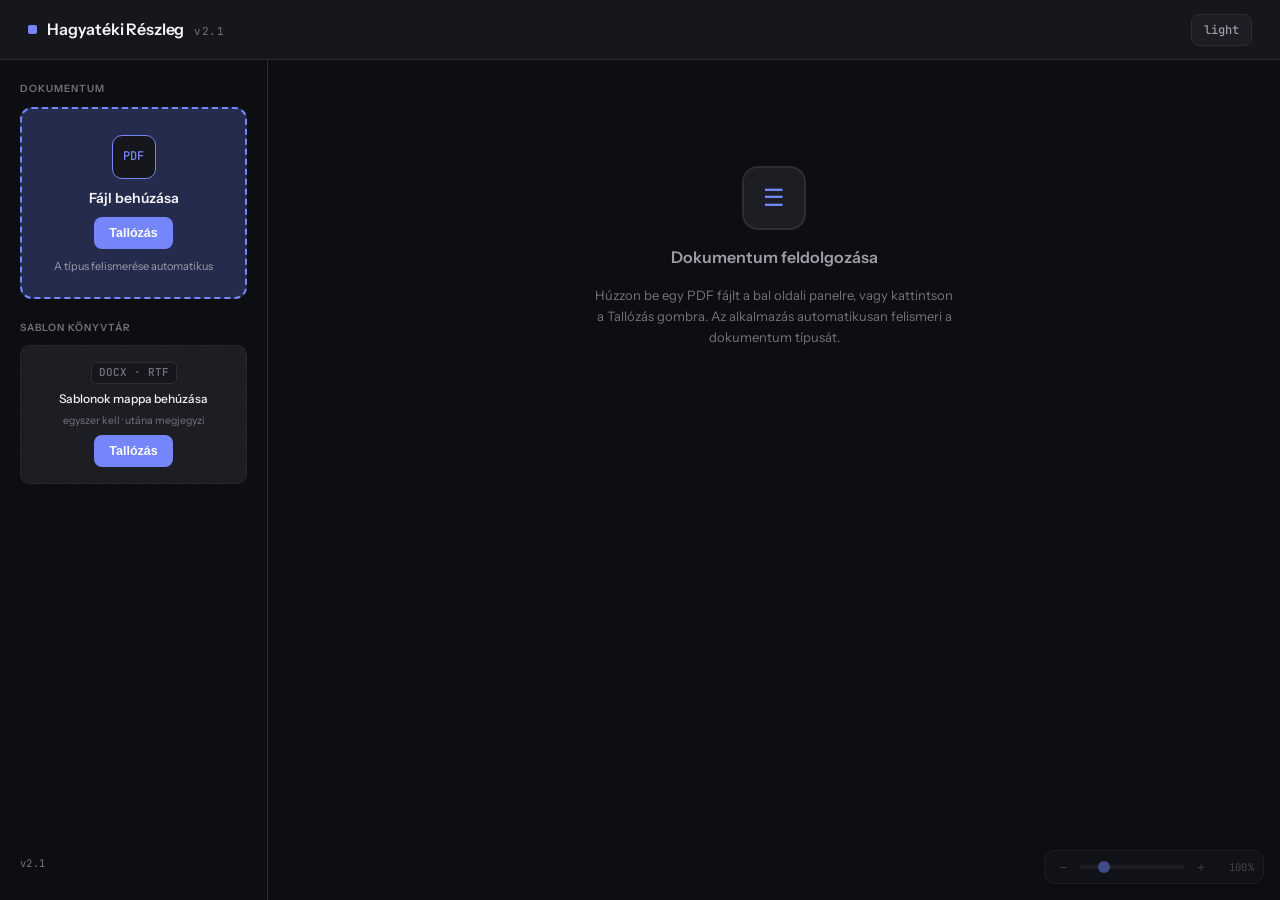
==== Hagyatéki részleg/index.html @ 387f7f18 "Structural update" ====
<!DOCTYPE html>
<html lang="hu">
<head>
    <meta charset="UTF-8">
    <meta name="viewport" content="width=device-width, initial-scale=1.0">
    <title>Hagyatéki Részleg</title>
    <link rel="preconnect" href="https://fonts.googleapis.com">
    <link rel="preconnect" href="https://fonts.gstatic.com" crossorigin>
    <link href="https://fonts.googleapis.com/css2?family=Instrument+Sans:wght@400;500;600;700&family=JetBrains+Mono:wght@400;500&display=swap" rel="stylesheet">
    <link rel="stylesheet" href="Data/styles.css">
</head>
<body>

    <div id="app-shell">

    <header class="header">
        <div class="header-title">
            <span class="header-dot"></span>
            <h1>Hagyatéki Részleg</h1>
            <span class="header-version mono">v2.1</span>
        </div>
        <div style="flex:1"></div>
        <div id="header-file" class="header-file mono" style="display:none;">
            <span class="dot"></span>
            <span id="header-file-name"></span>
        </div>
        <button class="btn-theme" onclick="toggleTheme()">
            <span class="mono" id="theme-label">light</span>
        </button>
    </header>

    <div class="layout">

        <aside class="sidebar">
            <div class="sidebar-section">
                <span class="sidebar-label">Dokumentum</span>
                <div id="pdf-drop" class="drop-zone">
                    <div class="drop-zone-icon mono">PDF</div>
                    <span class="drop-zone-title">Fájl behúzása</span>
                    <button class="btn-browse" onclick="document.getElementById('pdf-input').click()">Tallózás</button>
                    <span class="drop-zone-hint">A típus felismerése automatikus</span>
                    <input id="pdf-input" type="file" accept=".pdf" style="display:none">
                </div>
                <div id="file-info" class="file-info" style="display:none;">
                    <span class="dot"></span>
                    <div class="file-info-details">
                        <span id="file-info-name" class="file-info-name mono"></span>
                        <span id="file-info-meta" class="file-info-meta"></span>
                    </div>
                </div>
            </div>

            <div class="sidebar-section" id="template-section">
                <span class="sidebar-label">Sablon könyvtár</span>

                <div id="sablon-drop" class="template-zone">
                    <div class="template-zone-icon mono">DOCX · RTF</div>
                    <span style="font-size:12px; font-weight:500;">Sablonok mappa behúzása</span>
                    <span style="font-size:10.5px; color:var(--tx-faint);">egyszer kell · utána megjegyzi</span>
                    <button class="btn-browse" onclick="document.getElementById('sablon-folder-input').click()">Tallózás</button>
                    <input id="sablon-folder-input" type="file" webkitdirectory directory multiple style="display:none">
                </div>

                <div id="sablon-info" style="display:none; flex-direction:column; gap:8px;">
                    <div class="file-info">
                        <span class="dot" style="background:var(--ok);"></span>
                        <div class="file-info-details">
                            <span id="sablon-name" class="file-info-name mono">Sablonok</span>
                            <span id="sablon-meta" class="file-info-meta"></span>
                        </div>
                    </div>
                    <div style="display:flex; gap:6px;">
                        <button class="btn-template" style="flex:1; height:30px;" onclick="document.getElementById('sablon-folder-input').click()">Csere</button>
                        <button class="btn-template" style="flex:1; height:30px;" onclick="clearSablonok()">Törlés</button>
                    </div>
                </div>

                <div id="tpl-jarmu" style="display:none;">
                    <span class="template-select-label">Jármű sablon</span>
                    <select id="sel-jarmu" class="template-select" onchange="loadSelectedTemplate('jarmu')"></select>
                </div>
                <div id="tpl-ingatlan" style="display:none;">
                    <span class="template-select-label">Ingatlan sablon</span>
                    <select id="sel-ingatlan" class="template-select" onchange="loadSelectedTemplate('ingatlan')"></select>
                </div>
                <div id="tpl-szamla" style="display:none;">
                    <span class="template-select-label">Számla sablon</span>
                    <select id="sel-szamla" class="template-select" onchange="loadSelectedTemplate('szamla')"></select>
                </div>
                <div id="tpl-ertekpapir" style="display:none;">
                    <span class="template-select-label">Értékpapír sablon</span>
                    <select id="sel-ertekpapir" class="template-select" onchange="loadSelectedTemplate('ertekpapir')"></select>
                </div>
                <div id="template-status"></div>
            </div>

            <div class="sidebar-spacer"></div>
            <div class="sidebar-footer mono">v2.1</div>
        </aside>

        <main class="main">
            <div id="welcome" class="welcome-state">
                <div class="welcome-icon mono">&#9776;</div>
                <div class="welcome-title">Dokumentum feldolgozása</div>
                <div class="welcome-text">Húzzon be egy PDF fájlt a bal oldali panelre, vagy kattintson a Tallózás gombra. Az alkalmazás automatikusan felismeri a dokumentum típusát.</div>
            </div>

            <div id="content" style="display:none;">
                <div class="main-header">
                    <div class="main-header-info">
                        <div style="display:flex; align-items:center; gap:9px;">
                            <span class="type-badge mono" id="type-badge">felismert típus</span>
                            <span class="main-title" id="type-label"></span>
                        </div>
                        <span class="main-subtitle" id="type-subtitle"></span>
                    </div>
                    <div class="main-header-actions">
                        <span class="hint-wrap">
                            <button class="btn-hint" onclick="toggleHint(this)" title="A dokumentum összes kulcsa">?</button>
                            <div class="hint-popup mono" id="hint-doc"></div>
                        </span>
                        <button class="btn-primary" onclick="generateAllFromTemplate()">
                            <span id="fill-all-label">Sablon kitöltése</span>
                        </button>
                    </div>
                </div>

                <div id="pinned-container" class="stack"></div>

                <div class="filter-bar">
                    <span class="prefix mono">/</span>
                    <input id="filter-input" type="text" placeholder="Szűrés mező vagy érték szerint…" oninput="applyFilter()">
                    <span id="filter-count" class="count mono"></span>
                </div>

                <div id="groups-container" class="stack"></div>
                <div id="empty-filter" class="empty-state" style="display:none;">Nincs a szűrőnek megfelelő tétel.</div>
            </div>
        </main>
    </div>

    </div><!-- /app-shell -->

    <!-- Nagyítás: az egész felületet méretezi, a beállítás megmarad -->
    <div class="zoom-bar" role="group" aria-label="Nagyítás">
        <button type="button" class="zoom-btn" onclick="stepZoom(-10)" aria-label="Kicsinyítés">&#8722;</button>
        <input id="zoom-range" class="zoom-range" type="range" min="50" max="300" step="10" value="100"
               aria-label="Nagyítás mértéke" oninput="setZoom(this.value)">
        <button type="button" class="zoom-btn" onclick="stepZoom(10)" aria-label="Nagyítás">+</button>
        <button type="button" id="zoom-value" class="zoom-value mono" onclick="setZoom(100)"
                title="Visszaállítás 100%-ra">100%</button>
    </div>

    <script src="Data/Dependencies/pdf.min.js"></script>
    <script src="Data/Dependencies/mammoth.browser.min.js"></script>
    <script src="Data/mapping.js"></script>
    <script src="Data/helper.js"></script>
    <script src="Data/models.js"></script>
    <script src="Data/parser.js"></script>
    <script src="Data/template.js"></script>
    <script src="Data/pdftext.js"></script>
    <script src="Data/rtf.js"></script>
    <script src="Data/docx.js"></script>
    <script>
    // --- App State ---
    const state = {
        theme: 'dark',
        fileName: null,
        docType: null,
        parsedData: null,
        manual: {},
        sablonok: {},
        sablonRoot: 'Sablonok',
        templates: {},
        _groups: null,
        copiedTimer: null,
        zoom: 100
    };

    // --- Theme ---
    function toggleTheme() {
        state.theme = state.theme === 'dark' ? 'light' : 'dark';
        if (state.theme === 'dark') document.body.removeAttribute('data-theme');
        else document.body.setAttribute('data-theme', 'light');
        document.getElementById('theme-label').textContent = state.theme === 'dark' ? 'light' : 'dark';
    }

    // --- Nagyítás ---
    const ZOOM_STORE = 'probatetools.zoom';
    const ZOOM_MIN = 50;
    const ZOOM_MAX = 300;

    function setZoom(percent, persist) {
        const value = Math.round(Number(percent));
        const z = Math.min(ZOOM_MAX, Math.max(ZOOM_MIN, isNaN(value) ? 100 : value));
        state.zoom = z;
        document.documentElement.style.setProperty('--zoom', (z / 100).toString());
        const range = document.getElementById('zoom-range');
        if (Number(range.value) !== z) range.value = z;
        document.getElementById('zoom-value').textContent = z + '%';
        applyBreakpoint();
        if (persist === false) return;
        try { localStorage.setItem(ZOOM_STORE, String(z)); } catch (err) { /* tárhely nem elérhető */ }
    }

    function stepZoom(delta) {
        setZoom(state.zoom + delta);
    }

    // A töréspont a nagyítással korrigált szélességre néz: 200%-on egy széles
    // ablak is annyi helyet kínál, mint egy fele akkora 100%-on.
    function applyBreakpoint() {
        const w = window.innerWidth / (state.zoom / 100);
        document.documentElement.dataset.w =
            w < 560 ? 'xs' : w < 820 ? 'sm' : w < 1150 ? 'md' : 'lg';
    }

    window.addEventListener('resize', applyBreakpoint);

    (function restoreZoom() {
        let saved = null;
        try { saved = localStorage.getItem(ZOOM_STORE); } catch (err) { /* ignore */ }
        setZoom(saved === null ? 100 : saved, false);
    })();

    // --- PDF Setup ---
    if (typeof pdfjsLib !== 'undefined') {
        pdfjsLib.GlobalWorkerOptions.workerSrc = 'Data/Dependencies/pdf.worker.min.js';
    }

    // --- PDF Drop Zone ---
    const pdfDrop = document.getElementById('pdf-drop');
    const pdfInput = document.getElementById('pdf-input');

    pdfDrop.addEventListener('dragover', e => { e.preventDefault(); pdfDrop.classList.add('dragover'); });
    pdfDrop.addEventListener('dragleave', () => pdfDrop.classList.remove('dragover'));
    pdfDrop.addEventListener('drop', e => {
        e.preventDefault();
        pdfDrop.classList.remove('dragover');
        const file = e.dataTransfer.files[0];
        if (file && file.type === 'application/pdf') handlePDF(file);
    });
    pdfInput.addEventListener('change', e => { if (e.target.files[0]) handlePDF(e.target.files[0]); });

    async function handlePDF(file) {
        state.fileName = file.name;
        try {
            const arrayBuffer = await file.arrayBuffer();
            const text = await extractTextFromPDF(arrayBuffer);
            const docType = detectDocumentType(text);

            if (!docType) {
                showTemplateStatus('Nem felismerhető dokumentum típus.', 'error');
                return;
            }

            state.docType = docType;
            state.manual = {};

            if (docType === 'jarmu') state.parsedData = parseVehicleData(text);
            else if (docType === 'szamla') state.parsedData = parseAccountData(text);
            else if (docType === 'ingatlan') state.parsedData = parseRealEstateData(text);

            updateFileInfo();
            renderContent();
        } catch (err) {
            showTemplateStatus('Hiba a PDF feldolgozásakor: ' + err.message, 'error');
        }
    }

    function updateFileInfo() {
        document.getElementById('file-info').style.display = 'flex';
        document.getElementById('header-file').style.display = 'flex';
        document.getElementById('file-info-name').textContent = state.fileName;
        document.getElementById('header-file-name').textContent = state.fileName;

        const typeLabel = DOC_TYPES[state.docType]?.label || '';
        let count = 0;
        if (state.docType === 'ingatlan') count = state.parsedData?.items?.length || 0;
        else if (Array.isArray(state.parsedData)) count = state.parsedData.length;
        document.getElementById('file-info-meta').textContent = typeLabel + ' · ' + count + ' tétel';
    }

    // --- Templates ---
    // A file:// page cannot list a folder on its own, so the Sablonok folder is
    // handed over once (drag & drop or Tallózás). The .docx bytes are then kept
    // in localStorage, so later page loads restore them without any interaction.
    const SABLON_STORE = 'probatetools.sablonok';
    // 'ertekpapir' before 'szamla' so the file-name fallback matches it first
    const SABLON_TYPES = ['jarmu', 'ertekpapir', 'szamla', 'ingatlan'];
    const DIACRITICS = new RegExp('[\\u0300-\\u036f]', 'g');

    function normalizeName(name) {
        return name.toLowerCase().normalize('NFD').replace(DIACRITICS, '');
    }

    // Type from the containing folder, falling back to the file name itself
    function typeFromPath(path) {
        const parts = path.split('/');
        if (parts.length >= 2) {
            const parent = normalizeName(parts[parts.length - 2]);
            if (SABLON_TYPES.includes(parent)) return parent;
        }
        const base = normalizeName(parts[parts.length - 1]);
        return SABLON_TYPES.find(t => base.includes(t)) || null;
    }

    function isTemplateFile(name) {
        return /\.(docx|rtf)$/i.test(name) && !name.startsWith('~$');
    }

    function templateExt(name) {
        return name.toLowerCase().endsWith('.rtf') ? 'rtf' : 'docx';
    }

    function arrayBufferToBase64(buffer) {
        const bytes = new Uint8Array(buffer);
        let bin = '';
        for (let i = 0; i < bytes.length; i += 0x8000) {
            bin += String.fromCharCode.apply(null, bytes.subarray(i, i + 0x8000));
        }
        return btoa(bin);
    }

    function base64ToArrayBuffer(b64) {
        const bin = atob(b64);
        const bytes = new Uint8Array(bin.length);
        for (let i = 0; i < bin.length; i++) bytes[i] = bin.charCodeAt(i);
        return bytes.buffer;
    }

    // --- Reading a dropped / picked folder ---
    // A directory arrives in batches, and the reader has to be drained before
    // anything else touches the filesystem — recursing between two readEntries
    // calls on the same reader invalidates it, which surfaces as an encoding
    // error rather than as anything readable.
    function readEntries(reader) {
        return new Promise((res, rej) => reader.readEntries(res, rej));
    }

    async function readDirectory(entry) {
        const reader = entry.createReader();
        const children = [];
        let batch;
        do {
            batch = await readEntries(reader);
            children.push.apply(children, batch);
        } while (batch.length > 0);
        return children;
    }

    // One unreadable file must not cost the whole folder, so failures are
    // recorded — with the reason, which is the only clue to what a browser
    // refused — instead of stopping the walk.
    function noteSkipped(skipped, name, err) {
        skipped.push(name + ' (' + (err && (err.name || err.message) || 'ismeretlen hiba') + ')');
    }

    async function readEntry(entry, path, out, skipped) {
        try {
            if (entry.isFile) {
                if (!isTemplateFile(entry.name)) return;
                const file = await new Promise((res, rej) => entry.file(res, rej));
                out.push({ file, path: path + entry.name });
                return;
            }
            const children = await readDirectory(entry);
            for (const child of children) {
                await readEntry(child, path + entry.name + '/', out, skipped);
            }
        } catch (err) {
            noteSkipped(skipped, path + entry.name, err);
        }
    }

    // The newer handle API. The legacy entry API above cannot always resolve a
    // dropped folder when the page itself was opened from disk, and this one
    // reaches the same folder by a different route.
    async function readHandle(handle, path, out, skipped) {
        try {
            if (handle.kind === 'file') {
                if (!isTemplateFile(handle.name)) return;
                out.push({ file: await handle.getFile(), path: path + handle.name });
                return;
            }
            for await (const child of handle.values()) {
                await readHandle(child, path + handle.name + '/', out, skipped);
            }
        } catch (err) {
            noteSkipped(skipped, path + handle.name, err);
        }
    }

    async function ingestFiles(found, rootName) {
        const map = {};

        for (const { file, path } of found) {
            const type = typeFromPath(path);
            if (!type) continue;
            const data = arrayBufferToBase64(await file.arrayBuffer());
            (map[type] = map[type] || []).push({
                name: file.name.replace(/\.(docx|rtf)$/i, ''),
                ext: templateExt(file.name),
                data
            });
        }

        Object.values(map).forEach(l => l.sort((a, b) => a.name.localeCompare(b.name, 'hu')));

        const total = Object.values(map).reduce((n, l) => n + l.length, 0);
        if (total === 0) {
            showTemplateStatus('Nem található .docx a Jarmu / Szamla / Ertekpapir / Ingatlan mappákban.', 'error');
            return;
        }

        state.sablonok = map;
        state.sablonRoot = rootName || 'Sablonok';
        state.templates = {};

        try {
            localStorage.setItem(SABLON_STORE, JSON.stringify({ root: state.sablonRoot, map }));
        } catch (err) {
            showTemplateStatus('A sablonok betöltődtek, de nem menthetők (tárhely megtelt).', 'error');
        }

        showSablonInfo();
        if (state.docType) populateTemplateDropdowns(state.docType);
    }

    function showSablonInfo() {
        const total = Object.values(state.sablonok).reduce((n, l) => n + l.length, 0);
        document.getElementById('sablon-drop').style.display = 'none';
        document.getElementById('sablon-info').style.display = 'flex';
        document.getElementById('sablon-name').textContent = state.sablonRoot;
        document.getElementById('sablon-meta').textContent =
            total + ' sablon · ' + Object.keys(state.sablonok).length + ' típus';
    }

    function clearSablonok() {
        state.sablonok = {};
        state.templates = {};
        try { localStorage.removeItem(SABLON_STORE); } catch (err) { /* ignore */ }
        document.getElementById('sablon-drop').style.display = 'flex';
        document.getElementById('sablon-info').style.display = 'none';
        SABLON_TYPES.forEach(t => { document.getElementById('tpl-' + t).style.display = 'none'; });
    }

    function restoreSablonok() {
        try {
            const saved = JSON.parse(localStorage.getItem(SABLON_STORE) || 'null');
            if (!saved || !saved.map) return;
            state.sablonok = saved.map;
            state.sablonRoot = saved.root || 'Sablonok';
            showSablonInfo();
        } catch (err) { /* corrupt or unavailable storage — start clean */ }
    }

    // --- Drop zone + folder picker ---
    // The whole panel takes the drop, not just the empty-state box: that box is
    // hidden once templates are loaded, and dropping a folder should replace
    // them then too, instead of forcing the Tallózás dialog.
    const sablonZone = document.getElementById('template-section');

    sablonZone.addEventListener('dragover', e => {
        e.preventDefault();
        sablonZone.classList.add('dragover');
    });

    // moving onto a child fires dragleave as well, so check where the pointer went
    sablonZone.addEventListener('dragleave', e => {
        if (!sablonZone.contains(e.relatedTarget)) sablonZone.classList.remove('dragover');
    });

    sablonZone.addEventListener('drop', async e => {
        e.preventDefault();
        sablonZone.classList.remove('dragover');

        // Everything must be taken off dataTransfer synchronously — it is
        // cleared as soon as this handler awaits anything
        const items = Array.from(e.dataTransfer.items || []);
        const handlePromises = items.map(i => i.getAsFileSystemHandle && i.getAsFileSystemHandle());
        const entries = items.map(i => i.webkitGetAsEntry && i.webkitGetAsEntry()).filter(Boolean);
        // A folder dragged out of the browser's own file:// listing arrives as a
        // link, not as a folder, and the entry behind it cannot be read
        const draggedLink = (e.dataTransfer.getData('text/uri-list') || '').indexOf('file:') === 0;

        if (draggedLink) {
            showTemplateStatus('Böngészőből behúzott mappa nem olvasható — húzza be a Fájlkezelőből.', 'error');
            return;
        }

        const found = [];
        const skipped = [];

        const handles = (await Promise.all(
            handlePromises.map(p => Promise.resolve(p).catch(() => null)))).filter(h => h && h.kind);
        for (const handle of handles) await readHandle(handle, '', found, skipped);

        // only fall back to the legacy API if the newer one gave nothing
        if (found.length === 0) {
            for (const entry of entries) await readEntry(entry, '', found, skipped);
        }

        if (found.length === 0) {
            if (!handles.length && !entries.length) {
                showTemplateStatus('Ezt a böngésző nem engedi behúzni — használja a Tallózás gombot.', 'error');
            } else if (skipped.length) {
                showTemplateStatus('A mappa nem olvasható — ' + skipped[0] +
                    ' — használja a Tallózás gombot.', 'error');
            } else {
                showTemplateStatus('A mappában nincs .docx vagy .rtf sablon.', 'error');
            }
            return;
        }

        const rootHandle = handles.length === 1 && handles[0].kind === 'directory' ? handles[0].name : '';
        const rootEntry = entries.length === 1 && entries[0].isDirectory ? entries[0].name : '';
        await ingestFiles(found, rootHandle || rootEntry || 'Sablonok');

        if (skipped.length) {
            showTemplateStatus(skipped.length + ' elem kimaradt: ' + skipped.slice(0, 3).join(', '), 'error');
        }
    });

    // A folder dropped next to the panel would otherwise navigate away from the
    // app and take the loaded document with it
    window.addEventListener('dragover', e => e.preventDefault());
    window.addEventListener('drop', e => e.preventDefault());

    document.getElementById('sablon-folder-input').addEventListener('change', async e => {
        const files = Array.from(e.target.files || []).filter(f => isTemplateFile(f.name));
        const found = files.map(f => ({ file: f, path: f.webkitRelativePath || f.name }));
        const root = (files[0]?.webkitRelativePath || '').split('/')[0];
        await ingestFiles(found, root);
        e.target.value = '';
    });

    function populateTemplateDropdowns(docType) {
        SABLON_TYPES.forEach(t => { document.getElementById('tpl-' + t).style.display = 'none'; });

        const needed = docType === 'szamla' ? ['szamla', 'ertekpapir'] : [docType];

        needed.forEach(type => {
            const list = state.sablonok[type] || [];
            fillDropdown('sel-' + type, list);
            document.getElementById('tpl-' + type).style.display = list.length ? 'block' : 'none';
            if (list.length) loadSelectedTemplate(type);
        });
    }

    function fillDropdown(selectId, list) {
        const sel = document.getElementById(selectId);
        sel.innerHTML = '';
        list.forEach((tpl, i) => {
            const opt = document.createElement('option');
            opt.value = i;
            opt.textContent = tpl.name.replace(/_/g, ' ');
            sel.appendChild(opt);
        });
    }

    async function loadSelectedTemplate(type) {
        const sel = document.getElementById('sel-' + type);
        if (!sel) return;
        const idx = parseInt(sel.value, 10);
        const tpl = (state.sablonok[type] || [])[idx];
        if (!tpl) return;

        const cacheKey = type + ':' + idx;
        if (state.templates[cacheKey]) return;

        try {
            const arrayBuffer = base64ToArrayBuffer(tpl.data);
            if (tpl.ext === 'rtf') {
                state.templates[cacheKey] = rtfToHtml(arrayBuffer);
            } else {
                try {
                    // Keeps colour / size / font / alignment, which mammoth drops
                    state.templates[cacheKey] = await docxToHtml(arrayBuffer);
                } catch (err) {
                    const htmlResult = await mammoth.convertToHtml({ arrayBuffer });
                    const textResult = await mammoth.extractRawText({ arrayBuffer });
                    state.templates[cacheKey] = { html: htmlResult.value, text: textResult.value };
                }
            }
        } catch (err) {
            showTemplateStatus('Hiba a sablon betöltésekor: ' + err.message, 'error');
        }
    }

    // A file dropped outside a zone would otherwise navigate the browser away
    ['dragover', 'drop'].forEach(evt => {
        document.addEventListener(evt, e => {
            if (!e.target.closest('.drop-zone, .template-zone')) e.preventDefault();
        });
    });

    restoreSablonok();

    function getLoadedTemplate(type) {
        const sel = document.getElementById('sel-' + type);
        if (!sel) return null;
        return state.templates[type + ':' + sel.value] || null;
    }

    function showTemplateStatus(msg, type) {
        const el = document.getElementById('template-status');
        el.innerHTML = '<div class="status status-' + type + '">' + esc(msg) + '</div>';
        setTimeout(() => { el.innerHTML = ''; }, 4000);
    }

    // --- Content Rendering ---
    function renderContent() {
        document.getElementById('welcome').style.display = 'none';
        const content = document.getElementById('content');
        content.style.display = 'flex';
        content.style.flexDirection = 'column';
        content.style.gap = '18px';

        const label = DOC_TYPES[state.docType]?.label || state.docType;

        document.getElementById('type-badge').textContent = 'felismert típus';
        document.getElementById('type-label').textContent = label;

        let subtitle = '';
        if (state.docType === 'jarmu' && state.parsedData.length > 0) {
            const v = state.parsedData[0];
            subtitle = (v.kereskedelminev || '') + ' · ' + (v.rendszam || '');
        } else if (state.docType === 'ingatlan') {
            subtitle = state.parsedData.cim || '';
        } else if (state.docType === 'szamla' && state.parsedData.length > 0) {
            subtitle = 'Pénzügyi eszközök';
        }
        document.getElementById('type-subtitle').textContent = subtitle;

        document.getElementById('hint-doc').innerHTML = buildDocHintText(state.docType);

        populateTemplateDropdowns(state.docType);
        renderGroups();
        updateFilterCount();
    }

    function renderGroups() {
        const container = document.getElementById('groups-container');
        // A pinned block sits above the filter box and the filter never hides it
        const pinnedContainer = document.getElementById('pinned-container');
        container.innerHTML = '';
        pinnedContainer.innerHTML = '';
        const query = (document.getElementById('filter-input').value || '').trim().toLowerCase();

        let groups = [];

        if (state.docType === 'ingatlan') {
            const d = state.parsedData;
            const shared = { cim: d.cim, megnevezes: d.megnevezes };
            // The whole document describes one property and yields one filled
            // block, from the document's own data. Per-owner fields are not
            // taken from any single entry.
            groups.push({
                badge: 'CÍM', title: 'Ingatlan azonosító', type: 'ingatlan',
                templateBtn: false,
                // identifies the whole document, so it sits above the filter
                // box and stays put whatever is typed there
                pinned: true,
                // one property, so the value typed here belongs to the document
                manualScope: 'doc',
                rows: [
                    { label: 'Cím', key: 'cim', value: d.cim },
                    { label: 'Megnevezés', key: 'megnevezes', value: d.megnevezes || '' }
                ].concat(manualRowsFor('doc', INGATLAN_MANUAL_FIELDS)),
                data: shared
            });
            const itemGroups = d.items.map((item, i) => ({
                badge: item.sorszam || String(i + 1),
                title: item.tipus || 'Tétel',
                type: 'ingatlan',
                fillable: false,
                rows: INGATLAN_TETEL_FIELDS.map(f => ({ label: f.label, key: f.key, value: fieldValue(f, item) })),
                data: item
            }));
            itemGroups.forEach(g => groups.push(g));

            // ${sorszamlista} follows the filter: whichever entries are on
            // screen are the ones the sentence enumerates
            const visibleItems = itemGroups.filter(g => !query || groupMatches(g, query));
            shared._sorszamok = visibleItems.map(g => g.data.sorszam).filter(Boolean);
            shared._hanyadok = visibleItems.map(g => g.data.tulajdoniHanyad).filter(Boolean);
        } else if (state.docType === 'jarmu') {
            state.parsedData.forEach((v, i) => {
                // one document can list several vehicles, each worth its own
                // amount, so the typed value belongs to the block
                const scope = 'jarmu' + i;
                groups.push({
                    badge: String(i + 1), title: v.fajta || 'Jármű', type: 'jarmu',
                    manualScope: scope,
                    rows: JARMU_FIELDS
                        .map(f => ({ label: f.label, key: f.key, value: fieldValue(f, v) }))
                        .concat(manualRowsFor(scope, JARMU_MANUAL_FIELDS)),
                    data: v
                });
            });
        } else if (state.docType === 'szamla') {
            // One PDF is one institution's reply, so its name is a block of
            // its own instead of a row repeated on every account
            const banknev = (state.parsedData[0] || {}).banknev || '';
            if (banknev) {
                groups.push({
                    badge: 'BANK', title: 'Pénzintézet', type: 'szamla',
                    fillable: false,
                    pinned: true,
                    rows: [{ label: 'A pénzintézet megnevezése', key: 'banknev', value: banknev }],
                    data: { banknev: banknev }
                });
            }
            // A securities account is reported once per holding, all under the
            // same account number. They form a single block: the account itself
            // from the Szamla template, then one Ertekpapir line per holding.
            const holdings = {};
            state.parsedData.forEach(a => {
                if (a._type !== 'ertekpapir') return;
                holdings[a.azonosito] = (holdings[a.azonosito] || []).concat([a]);
            });

            state.parsedData.forEach((a, i) => {
                const isSec = a._type === 'ertekpapir';
                const fields = offeredFields(isSec ? ERTEKPAPIR_FIELDS : SZAMLA_FIELDS)
                    .filter(f => f.key !== 'banknev');
                const group = {
                    badge: String(i + 1),
                    title: isSec ? 'Értékpapírszámla' : 'Bankszámla',
                    type: isSec ? 'ertekpapir' : 'szamla',
                    rows: fields.map(f => ({ label: f.label, key: f.key, value: fieldValue(f, a) })),
                    data: a
                };
                if (isSec) {
                    const account = holdings[a.azonosito];
                    // the first holding of an account speaks for all of them
                    if (account[0] === a) {
                        group.parts = [{ type: 'szamla', data: a }].concat(
                            account.map(h => ({ type: 'ertekpapir', data: h })));
                    } else {
                        group.fillable = false;
                    }
                }
                groups.push(group);
            });
        }

        let visibleGroups = 0;

        // A hit anywhere in a block shows the whole block — an entry is only
        // useful read as a whole, not as the one row that matched.
        groups.forEach((group, gi) => {
            if (!group.pinned) {
                if (query && !groupMatches(group, query)) return;
                visibleGroups++;
            }

            const section = document.createElement('section');
            section.className = 'group';
            section.setAttribute('data-group', gi);
            // Both kinds of block turn up in the same document, so the tint
            // tells a bank account from a securities account at a glance.
            // The pinned block is neither, so it stays neutral.
            if (!group.pinned && (group.type === 'szamla' || group.type === 'ertekpapir')) {
                section.setAttribute('data-tint', group.type);
            }

            let html = '<div class="group-header">';
            html += '<span class="group-badge mono">' + esc(group.badge) + '</span>';
            html += '<span class="group-title">' + esc(group.title) + '</span>';
            html += '<div class="group-spacer"></div>';
            html += '<span class="hint-wrap">';
            html += '<button class="btn-hint" onclick="toggleHint(this)">?</button>';
            html += '<div class="hint-popup mono" id="hint-' + gi + '">' + buildHintText(group.type) + '</div>';
            html += '</span>';
            if (group.fillable !== false && group.templateBtn !== false) {
                html += '<button class="btn-template" onclick="generateFromTemplate(' + gi + ')">Sablon kitöltése</button>';
            }
            html += '</div>';

            group.rows.forEach(row => {
                const cid = 'c-' + gi + '-' + row.key;
                html += '<div class="row">';
                html += '<span class="row-label">' + esc(row.label) + '</span>';
                if (row.editable) {
                    const manualId = row.scope + '.' + row.key;
                    html += '<input class="row-input mono" type="text" inputmode="numeric"' +
                        ' placeholder="' + escAttr(row.placeholder) + '"' +
                        ' value="' + escAttr(row.value) + '"' +
                        ' oninput="setManualValue(\'' + manualId + '\', this.value)"' +
                        ' onchange="formatManualValue(this, \'' + manualId + '\')">';
                    html += '<span class="row-unit mono">kézi</span>';
                } else {
                    html += '<span class="row-value mono">' + esc(row.value) + '</span>';
                    html += '<button id="' + cid + '" class="btn-copy mono" onclick="copyField(this, \'' + escAttr(row.value) + '\')">copy</button>';
                }
                html += '</div>';
            });

            section.innerHTML = html;
            (group.pinned ? pinnedContainer : container).appendChild(section);
        });

        document.getElementById('empty-filter').style.display = (query && visibleGroups === 0) ? 'block' : 'none';
        state._groups = groups;
    }

    // --- Hand-entered values ---
    // Typed values are held per block: two vehicles in one document are worth
    // two different amounts, so the scope keeps them apart. The fill reads them
    // at the last moment, so typing never has to re-render — which would take
    // the focus out of the field mid-word.
    function manualRowsFor(scope, fields) {
        return fields.map(f => ({
            label: f.label, key: f.key, scope: scope,
            value: state.manual[scope + '.' + f.key] || '',
            editable: true, placeholder: f.placeholder || ''
        }));
    }

    function manualDataFor(scope) {
        const values = {};
        if (!scope) return values;

        const prefix = scope + '.';
        Object.keys(state.manual).forEach(id => {
            if (id.indexOf(prefix) === 0) values[id.slice(prefix.length)] = state.manual[id];
        });
        return values;
    }

    function setManualValue(id, value) {
        state.manual[id] = value;
    }

    // Regrouped only on leaving the field, so the caret never jumps mid-typing
    function formatManualValue(input, id) {
        const digits = (input.value || '').replace(/\D/g, '');
        input.value = digits ? digits.replace(/\B(?=(\d{3})+(?!\d))/g, '.') : '';
        setManualValue(id, input.value);
    }

    function applyFilter() { renderGroups(); updateFilterCount(); }

    function groupMatches(group, query) {
        return group.rows.some(r =>
            r.label.toLowerCase().includes(query) || r.value.toLowerCase().includes(query));
    }

    // Whole blocks are shown, so the count is of the fields actually on screen.
    // Pinned blocks are never filtered, so they are not counted either.
    function updateFilterCount() {
        const query = (document.getElementById('filter-input').value || '').trim().toLowerCase();
        let total = 0, shown = 0;
        if (state._groups) {
            state._groups.filter(g => !g.pinned).forEach(g => {
                total += g.rows.length;
                if (query && groupMatches(g, query)) shown += g.rows.length;
            });
        }
        document.getElementById('filter-count').textContent = query ? shown + ' / ' + total : total + ' mező';
    }

    // --- Copy ---
    function copyField(btn, text) {
        copyPlainText(text);
        btn.textContent = 'másolva';
        btn.classList.add('copied');
        clearTimeout(state.copiedTimer);
        state.copiedTimer = setTimeout(() => { btn.textContent = 'copy'; btn.classList.remove('copied'); }, 1400);
    }

    // --- Template Generation ---
    // A block can be built from several template fills — a securities account
    // is its own account line followed by one line per holding. Those belong on
    // consecutive lines, so the parts are joined without a blank line between.
    // Without a template the raw fields are the next best thing to hand over.
    function buildFilledBlock(group) {
        const parts = group.parts || [{ type: group.type, data: group.data }];
        const typed = manualDataFor(group.manualScope);
        const filled = parts.map(part => {
            const tpl = getLoadedTemplate(part.type);
            if (!tpl) {
                return { html: '', text: group.rows.map(r => r.label + ': ' + r.value).join('\n') };
            }
            const data = Object.assign({}, part.data, typed);
            return {
                html: tpl.html ? fillTemplate(tpl.html, data, part.type) : '',
                text: fillTemplate(tpl.text || '', data, part.type)
            };
        });

        if (filled.length === 1) return filled[0];
        return {
            // one missing template would silently drop that part from the
            // rich copy, so the whole block falls back to plain text
            html: filled.every(f => f.html) ? filled.map(f => trimHtmlBlock(f.html)).join('') : '',
            text: filled.map(f => f.text.replace(/\s+$/, '')).join('\n')
        };
    }

    // Some templates end with an empty paragraph and some do not, so every
    // block is trimmed and one blank line is put back between blocks —
    // never after the last one.
    const TRAILING_BLANK_PARA = /(?:<p[^>]*>(?:\s|&nbsp;|<br\s*\/?>)*<\/p>\s*)+$/i;

    function trimHtmlBlock(html) {
        const trimmed = html.replace(/\s+$/, '');
        // the wrapper carries the template font, so trim inside it
        if (trimmed.endsWith('</div>')) {
            return trimmed.slice(0, -6).replace(TRAILING_BLANK_PARA, '') + '</div>';
        }
        return trimmed.replace(TRAILING_BLANK_PARA, '');
    }

    // the separating paragraph also goes inside the wrapper, to keep its font
    function appendBlankPara(html) {
        return html.endsWith('</div>')
            ? html.slice(0, -6) + '<p>&nbsp;</p></div>'
            : html + '<p>&nbsp;</p>';
    }

    function copyBlocks(blocks) {
        const last = blocks.length - 1;
        const plain = blocks.map(b => b.text.replace(/\s+$/, '')).join('\n\n');

        if (blocks.some(b => b.html)) {
            const html = blocks
                .map(b => b.html || '<div>' + esc(b.text).replace(/\n/g, '<br>') + '</div>')
                .map(h => trimHtmlBlock(h))
                .map((h, i) => (i === last ? h : appendBlankPara(h)))
                .join('');
            copyRichText(html, plain);
        } else {
            copyPlainText(plain);
        }
    }

    function generateFromTemplate(groupIndex) {
        const group = state._groups && state._groups[groupIndex];
        if (!group) return;
        copyBlocks([buildFilledBlock(group)]);
        showCopyFeedback(groupIndex);
    }

    // One button for the whole document: every fillable entry, in order.
    function generateAllFromTemplate() {
        const groups = (state._groups || []).filter(g => g.fillable !== false);
        if (!groups.length) return;
        copyBlocks(groups.map(buildFilledBlock));

        const label = document.getElementById('fill-all-label');
        label.textContent = 'Vágólapra másolva';
        setTimeout(() => { label.textContent = 'Sablon kitöltése'; }, 1600);
    }

    // Word only understands its own mso-* CSS, and the browser's CSS parser
    // throws unknown properties away the moment HTML enters the DOM. So the
    // markup is handed to the clipboard as a raw string instead of being
    // built into the page and copied from there.
    function wordClipboardHtml(body) {
        return '<html xmlns:o="urn:schemas-microsoft-com:office:office" ' +
               'xmlns:w="urn:schemas-microsoft-com:office:word" ' +
               'xmlns="http://www.w3.org/TR/REC-html40">' +
               '<head><meta charset="utf-8"></head>' +
               '<body>' + body + '</body></html>';
    }

    function copyRichText(html, plain) {
        const onCopy = e => {
            e.clipboardData.setData('text/html', wordClipboardHtml(html));
            e.clipboardData.setData('text/plain', plain || '');
            e.preventDefault();
        };

        document.addEventListener('copy', onCopy, true);
        try {
            // execCommand needs something selected before it fires `copy`
            const ta = document.createElement('textarea');
            ta.value = plain || ' ';
            ta.style.position = 'fixed';
            ta.style.left = '-9999px';
            document.body.appendChild(ta);
            ta.select();
            document.execCommand('copy');
            document.body.removeChild(ta);
        } finally {
            document.removeEventListener('copy', onCopy, true);
        }
    }

    function copyPlainText(text) {
        const ta = document.createElement('textarea');
        ta.value = text;
        ta.style.position = 'fixed';
        ta.style.left = '-9999px';
        document.body.appendChild(ta);
        ta.select();
        document.execCommand('copy');
        document.body.removeChild(ta);
    }

    function showCopyFeedback(groupIndex) {
        const section = document.querySelector('[data-group="' + groupIndex + '"]');
        if (!section) return;
        const btn = section.querySelector('.btn-template');
        if (!btn) return;
        const orig = btn.textContent;
        btn.textContent = 'Másolva!';
        btn.style.borderColor = 'var(--ok)';
        btn.style.color = 'var(--ok)';
        setTimeout(() => { btn.textContent = orig; btn.style.borderColor = ''; btn.style.color = ''; }, 1600);
    }

    // --- Hint ---
    function hintLine(field) {
        return esc(field.label) + ': <span class="hint-key" title="Kattintson a másoláshoz" ' +
            'onclick="copyHintKey(event, this)">${' + field.key + '}</span>';
    }

    function buildHintText(type) {
        return getFieldsForType(type).map(hintLine).join('\n');
    }

    // Every key of the whole PDF kind: what the document itself gives first,
    // then the keys worked out from it.
    function buildDocHintText(docType) {
        const fields = offeredFields(getFieldsForPdfType(docType));
        const parsed = fields.filter(f => !f.compute);
        const computed = fields.filter(f => f.compute);

        let text = parsed.map(hintLine).join('\n');
        if (computed.length) {
            text += '\n<span class="hint-separator">számított mezők</span>\n' +
                computed.map(hintLine).join('\n');
        }
        return text;
    }

    function copyHintKey(ev, el) {
        ev.stopPropagation();
        copyPlainText(el.textContent);
        clearTimeout(el._restoreTimer);
        el.classList.add('copied');
        el._restoreTimer = setTimeout(() => el.classList.remove('copied'), 1200);
    }

    function toggleHint(btn) {
        const popup = btn.parentElement.querySelector('.hint-popup');
        if (!popup) return;
        const wasVisible = popup.classList.contains('visible');
        document.querySelectorAll('.hint-popup.visible').forEach(p => p.classList.remove('visible'));
        if (!wasVisible) popup.classList.add('visible');
    }

    document.addEventListener('click', e => {
        if (!e.target.closest('.hint-wrap')) {
            document.querySelectorAll('.hint-popup.visible').forEach(p => p.classList.remove('visible'));
        }
    });

    // --- Util ---
    function esc(str) {
        const d = document.createElement('div');
        d.textContent = str || '';
        return d.innerHTML;
    }
    function escAttr(str) {
        return (str || '').replace(/\\/g, '\\\\').replace(/'/g, "\\'").replace(/\n/g, '\\n');
    }
    </script>

</body>
</html>
---- Hagyatéki részleg/Data/styles.css ----
:root {
    --bg: oklch(0.165 0.009 268);
    --panel: oklch(0.205 0.011 268);
    --panel-2: oklch(0.235 0.012 268);
    --line: oklch(0.30 0.013 268);
    --line-soft: oklch(0.26 0.012 268);
    --tx: oklch(0.965 0.004 268);
    --tx-dim: oklch(0.70 0.012 268);
    --tx-faint: oklch(0.56 0.012 268);
    --acc: oklch(0.66 0.17 274);
    --acc-tint: oklch(0.30 0.06 274);
    --ok: oklch(0.74 0.15 155);
    --warn: oklch(0.78 0.14 75);
    --err: oklch(0.65 0.2 25);
    --shadow: 0 1px 2px oklch(0 0 0 / 0.4);
    /* Bank accounts and securities share a document — the tint separates them */
    --szamla: oklch(0.74 0.15 155);
    --szamla-soft: oklch(0.30 0.055 155);
    --szamla-bg: oklch(0.225 0.022 155);
    --szamla-line: oklch(0.34 0.045 155);
    --ertekpapir: oklch(0.72 0.16 305);
    --ertekpapir-soft: oklch(0.30 0.06 305);
    --ertekpapir-bg: oklch(0.225 0.025 305);
    --ertekpapir-line: oklch(0.34 0.05 305);
}

[data-theme="light"] {
    --bg: oklch(0.975 0.004 268);
    --panel: oklch(1 0 0);
    --panel-2: oklch(0.965 0.005 268);
    --line: oklch(0.90 0.008 268);
    --line-soft: oklch(0.935 0.006 268);
    --tx: oklch(0.26 0.013 268);
    --tx-dim: oklch(0.48 0.012 268);
    --tx-faint: oklch(0.62 0.012 268);
    --acc: oklch(0.52 0.19 274);
    --acc-tint: oklch(0.93 0.035 274);
    --ok: oklch(0.55 0.14 155);
    --warn: oklch(0.55 0.12 75);
    --err: oklch(0.50 0.18 25);
    --shadow: 0 1px 2px oklch(0.5 0.02 268 / 0.08);
    --szamla: oklch(0.50 0.13 155);
    --szamla-soft: oklch(0.93 0.045 155);
    --szamla-bg: oklch(0.975 0.022 155);
    --szamla-line: oklch(0.88 0.045 155);
    --ertekpapir: oklch(0.48 0.17 305);
    --ertekpapir-soft: oklch(0.93 0.04 305);
    --ertekpapir-bg: oklch(0.975 0.02 305);
    --ertekpapir-line: oklch(0.89 0.04 305);
}

* { box-sizing: border-box; margin: 0; padding: 0; }

body {
    font-family: "Instrument Sans", -apple-system, BlinkMacSystemFont, "Segoe UI", Helvetica, Arial, sans-serif;
    -webkit-font-smoothing: antialiased;
    background: var(--bg);
    color: var(--tx);
    font-size: 14px;
    line-height: 1.45;
    min-height: 100vh;
    transition: background 160ms ease, color 160ms ease;
}

.mono {
    font-family: "JetBrains Mono", "Fira Code", "Cascadia Code", "Consolas", monospace;
}

/* Header */
.header {
    display: flex;
    align-items: center;
    gap: 20px;
    padding: 0 28px;
    height: 60px;
    border-bottom: 1px solid var(--line);
    background: var(--panel);
    position: sticky;
    top: 0;
    z-index: 5;
}

.header-title {
    display: flex;
    align-items: baseline;
    gap: 10px;
    flex-shrink: 0;
}

.header h1,
.header-version {
    white-space: nowrap;
}

.header-dot {
    width: 9px;
    height: 9px;
    border-radius: 2px;
    background: var(--acc);
    display: inline-block;
    transform: translateY(-1px);
}

.header h1 {
    font-size: 16px;
    font-weight: 600;
    letter-spacing: -0.01em;
}

.header-version {
    font-size: 11px;
    color: var(--tx-faint);
    letter-spacing: 0.04em;
}

.header-file {
    display: flex;
    align-items: center;
    gap: 8px;
    min-width: 0;
    flex: 0 1 auto;
    overflow: hidden;
    font-size: 11px;
    color: var(--tx-faint);
}

.header-file #header-file-name {
    overflow: hidden;
    text-overflow: ellipsis;
    white-space: nowrap;
}

.header-file .dot {
    width: 6px;
    height: 6px;
    border-radius: 50%;
    background: var(--ok);
    display: inline-block;
}

.btn-theme {
    display: flex;
    align-items: center;
    gap: 7px;
    height: 32px;
    padding: 0 12px;
    border-radius: 8px;
    border: 1px solid var(--line);
    background: var(--panel-2);
    color: var(--tx-dim);
    font-size: 12px;
    font-weight: 500;
    cursor: pointer;
    transition: border-color 140ms, color 140ms;
}

.btn-theme:hover {
    border-color: var(--acc);
    color: var(--tx);
}

/* App shell — the magnifier scales everything inside it; the zoom bar sits
   outside so it keeps its own size at any zoom level */
#app-shell {
    zoom: var(--zoom, 1);
}

/* Layout */
.layout {
    display: grid;
    grid-template-columns: 268px minmax(0, 1fr);
    gap: 0;
    align-items: start;
}

/* Sidebar */
.sidebar {
    position: sticky;
    top: 60px;
    min-width: 0;
    padding: 22px 20px 28px;
    border-right: 1px solid var(--line);
    min-height: calc(100vh / var(--zoom, 1) - 60px);
    display: flex;
    flex-direction: column;
    gap: 22px;
}

.sidebar-spacer {
    flex: 1;
}

.sidebar-section {
    display: flex;
    flex-direction: column;
    gap: 10px;
}

.sidebar-label {
    font-size: 10px;
    font-weight: 600;
    letter-spacing: 0.1em;
    text-transform: uppercase;
    color: var(--tx-faint);
}

/* Drop Zone */
.drop-zone {
    border: 2px dashed var(--acc);
    border-radius: 12px;
    background: var(--acc-tint);
    padding: 26px 16px 22px;
    text-align: center;
    display: flex;
    flex-direction: column;
    gap: 10px;
    align-items: center;
    cursor: pointer;
    transition: background 140ms ease, transform 140ms ease;
}

.drop-zone:hover {
    filter: brightness(1.06);
    transform: translateY(-1px);
}

.drop-zone.dragover {
    background: var(--acc);
    border-style: solid;
}

.drop-zone.dragover * {
    color: white !important;
}

.drop-zone-icon {
    width: 44px;
    height: 44px;
    border-radius: 10px;
    border: 1.5px solid var(--acc);
    display: flex;
    align-items: center;
    justify-content: center;
    font-size: 12px;
    font-weight: 500;
    color: var(--acc);
    background: var(--panel);
}

.drop-zone-title {
    font-size: 14px;
    font-weight: 600;
    line-height: 1.3;
}

.drop-zone-hint {
    font-size: 11px;
    color: var(--tx-dim);
}

.btn-browse {
    height: 32px;
    padding: 0 14px;
    border-radius: 8px;
    border: 1px solid transparent;
    background: var(--acc);
    color: oklch(0.99 0 0);
    font-size: 12.5px;
    font-weight: 600;
    cursor: pointer;
    transition: filter 140ms;
}

.btn-browse:hover {
    filter: brightness(1.08);
}

/* Template zone (smaller variant) */
.template-zone {
    border: 1.5px dashed var(--line);
    border-radius: 10px;
    background: var(--panel-2);
    padding: 16px 14px;
    text-align: center;
    display: flex;
    flex-direction: column;
    gap: 6px;
    align-items: center;
    cursor: pointer;
    transition: background 140ms ease, border-color 140ms ease;
}

.template-zone:hover {
    border-color: var(--acc);
    background: var(--acc-tint);
}

.template-zone.dragover {
    border-color: var(--acc);
    border-style: solid;
    background: var(--acc-tint);
}

.template-zone.dragover * {
    pointer-events: none;
}

/* The whole panel accepts a dropped folder, so it is what lights up */
#template-section.dragover {
    outline: 1px dashed var(--acc);
    outline-offset: 8px;
    border-radius: 4px;
}

#template-section.dragover .template-zone {
    border-color: var(--acc);
    border-style: solid;
    background: var(--acc-tint);
}

#template-section.dragover * {
    pointer-events: none;
}

.template-zone.has-template {
    border-color: var(--ok);
    border-style: solid;
}

.template-zone-icon {
    font-size: 11px;
    font-weight: 500;
    color: var(--tx-faint);
    padding: 2px 7px;
    border-radius: 5px;
    background: var(--panel);
    border: 1px solid var(--line);
}

/* Template dropdown */
.template-select-label {
    font-size: 11px;
    font-weight: 600;
    color: var(--tx-muted);
    text-transform: uppercase;
    letter-spacing: 0.04em;
    margin-bottom: 4px;
    display: block;
}

.template-select {
    width: 100%;
    height: 34px;
    padding: 0 10px;
    border-radius: 8px;
    border: 1px solid var(--line);
    background: var(--panel);
    color: var(--tx);
    font-family: inherit;
    font-size: 12px;
    font-weight: 500;
    cursor: pointer;
    outline: none;
    appearance: none;
    -webkit-appearance: none;
    background-image: url("data:image/svg+xml,%3Csvg xmlns='http://www.w3.org/2000/svg' width='12' height='12' viewBox='0 0 24 24' fill='none' stroke='%23888' stroke-width='2'%3E%3Cpolyline points='6 9 12 15 18 9'/%3E%3C/svg%3E");
    background-repeat: no-repeat;
    background-position: right 10px center;
    transition: border-color 140ms;
}

.template-select:hover,
.template-select:focus {
    border-color: var(--acc);
}

.template-select option {
    background: var(--panel);
    color: var(--tx);
}

/* File Info Card */
.file-info {
    display: flex;
    align-items: center;
    gap: 9px;
    padding: 9px 11px;
    border: 1px solid var(--line-soft);
    border-radius: 9px;
    background: var(--panel);
}

.file-info .dot {
    width: 5px;
    height: 5px;
    border-radius: 50%;
    background: var(--ok);
    flex: none;
}

.file-info-details {
    min-width: 0;
    display: flex;
    flex-direction: column;
}

.file-info-name {
    font-size: 11.5px;
    overflow: hidden;
    text-overflow: ellipsis;
    white-space: nowrap;
}

.file-info-meta {
    font-size: 10.5px;
    color: var(--tx-faint);
}

.sidebar-footer {
    font-size: 10.5px;
    color: var(--tx-faint);
    line-height: 1.6;
    letter-spacing: 0.04em;
}

/* Main */
.main {
    padding: 26px 28px 60px;
    display: flex;
    flex-direction: column;
    gap: 18px;
    min-width: 0;
}

.main-header {
    display: flex;
    align-items: flex-end;
    justify-content: space-between;
    gap: 16px 20px;
    flex-wrap: wrap;
}

.main-header-info {
    display: flex;
    flex-direction: column;
    gap: 6px;
    min-width: 0;
}

.main-header-info > div {
    display: flex;
    align-items: center;
    gap: 9px;
    flex-wrap: wrap;
}

.main-header-actions {
    display: flex;
    align-items: center;
    gap: 10px;
}

/* Vertical stack of groups — shrinks its gap on narrow layouts */
.stack {
    display: flex;
    flex-direction: column;
    gap: 14px;
}

.type-badge {
    font-size: 10.5px;
    font-weight: 500;
    letter-spacing: 0.06em;
    text-transform: uppercase;
    padding: 3px 8px;
    border-radius: 5px;
    background: var(--acc-tint);
    color: var(--acc);
}

.main-title {
    font-size: 21px;
    font-weight: 600;
    letter-spacing: -0.015em;
}

.main-subtitle {
    font-size: 12.5px;
    color: var(--tx-dim);
}

.btn-primary {
    display: flex;
    align-items: center;
    gap: 8px;
    height: 36px;
    padding: 0 15px;
    border-radius: 9px;
    border: 1px solid transparent;
    background: var(--acc);
    color: oklch(0.99 0 0);
    font-size: 13px;
    font-weight: 600;
    cursor: pointer;
    box-shadow: var(--shadow);
    transition: filter 140ms;
    white-space: nowrap;
}

.btn-primary:hover {
    filter: brightness(1.08);
}

/* Filter */
.filter-bar {
    display: flex;
    align-items: center;
    gap: 10px;
    height: 40px;
    padding: 0 14px;
    border: 1px solid var(--line);
    border-radius: 10px;
    background: var(--panel);
    transition: border-color 140ms;
}

.filter-bar:focus-within {
    border-color: var(--acc);
}

.filter-bar .prefix {
    font-size: 12px;
    color: var(--tx-faint);
}

.filter-bar input {
    flex: 1;
    min-width: 0;
    border: none;
    outline: none;
    background: transparent;
    color: var(--tx);
    font-size: 13.5px;
    font-family: inherit;
}

.filter-bar .count {
    font-size: 11px;
    color: var(--tx-faint);
}

/* Groups / Sections */
.group {
    border: 1px solid var(--line);
    border-radius: 12px;
    background: var(--panel);
    overflow: hidden;
    box-shadow: var(--shadow);
}

.group[data-tint="szamla"] {
    --tint: var(--szamla);
    --tint-soft: var(--szamla-soft);
    --tint-bg: var(--szamla-bg);
    --tint-line: var(--szamla-line);
}

.group[data-tint="ertekpapir"] {
    --tint: var(--ertekpapir);
    --tint-soft: var(--ertekpapir-soft);
    --tint-bg: var(--ertekpapir-bg);
    --tint-line: var(--ertekpapir-line);
}

.group[data-tint] {
    border-color: var(--tint-line);
}

.group[data-tint] .group-header {
    background: var(--tint-bg);
    border-bottom-color: var(--tint-line);
}

.group[data-tint] .group-badge {
    background: var(--tint-soft);
    color: var(--tint);
}

.group[data-tint] .btn-template:hover {
    border-color: var(--tint);
    color: var(--tint);
}

.group-header {
    display: flex;
    align-items: center;
    flex-wrap: wrap;
    gap: 8px 12px;
    padding: 11px 16px;
    border-bottom: 1px solid var(--line-soft);
    background: var(--panel-2);
}

.group-badge {
    font-size: 11px;
    font-weight: 500;
    padding: 2px 7px;
    border-radius: 5px;
    background: var(--acc-tint);
    color: var(--acc);
}

.group-title {
    font-size: 13px;
    font-weight: 600;
    min-width: 0;
    overflow-wrap: anywhere;
}

.group-spacer {
    flex: 1;
}

.btn-template {
    height: 28px;
    padding: 0 12px;
    border-radius: 7px;
    border: 1px solid var(--line);
    background: var(--panel);
    color: var(--tx-dim);
    font-size: 12px;
    font-weight: 600;
    cursor: pointer;
    transition: border-color 140ms, color 140ms;
    white-space: nowrap;
}

.btn-template:hover {
    border-color: var(--acc);
    color: var(--acc);
}

/* Rows */
.row {
    display: grid;
    grid-template-columns: 200px minmax(0, 1fr) auto;
    align-items: center;
    gap: 16px;
    padding: 11px 16px;
    border-bottom: 1px solid var(--line-soft);
    transition: background 100ms;
}

.row:last-child {
    border-bottom: none;
}

.row:hover {
    background: var(--panel-2);
}

.row-label {
    font-size: 12px;
    font-weight: 500;
    color: var(--tx-dim);
    letter-spacing: 0.01em;
}

.row-value {
    font-size: 12.5px;
    color: var(--tx);
    word-break: break-word;
}

/* Hand-entered value (not present in the PDF) */
.row-input {
    width: 100%;
    height: 28px;
    padding: 0 9px;
    border-radius: 6px;
    border: 1px solid var(--line);
    background: var(--panel-2);
    color: var(--tx);
    font-size: 12.5px;
    font-family: inherit;
    transition: border-color 140ms;
}

.row-input:focus {
    outline: none;
    border-color: var(--acc);
}

.row-input::placeholder {
    color: var(--tx-faint);
}

.row-unit {
    font-size: 10.5px;
    letter-spacing: 0.03em;
    color: var(--tx-faint);
    white-space: nowrap;
}


.btn-copy {
    height: 26px;
    padding: 0 9px;
    border-radius: 6px;
    cursor: pointer;
    font-size: 10.5px;
    letter-spacing: 0.03em;
    white-space: nowrap;
    border: 1px solid var(--line);
    background: transparent;
    color: var(--tx-faint);
    transition: border-color 140ms, color 140ms;
}

.btn-copy:hover {
    border-color: var(--acc);
    color: var(--acc);
}

.btn-copy.copied {
    border-color: var(--ok);
    color: var(--ok);
}

/* Empty state */
.empty-state {
    border: 1px dashed var(--line);
    border-radius: 12px;
    padding: 44px;
    text-align: center;
    color: var(--tx-faint);
    font-size: 13px;
}

/* Welcome state */
.welcome-state {
    display: flex;
    flex-direction: column;
    align-items: center;
    justify-content: center;
    gap: 16px;
    padding: 80px 40px;
    text-align: center;
    color: var(--tx-faint);
}

.welcome-icon {
    width: 64px;
    height: 64px;
    border-radius: 16px;
    border: 2px solid var(--line);
    display: flex;
    align-items: center;
    justify-content: center;
    font-size: 24px;
    color: var(--acc);
    background: var(--panel-2);
}

.welcome-title {
    font-size: 16px;
    font-weight: 600;
    color: var(--tx-dim);
}

.welcome-text {
    font-size: 13px;
    max-width: 360px;
    line-height: 1.6;
}

/* Status messages */
.status {
    font-size: 11px;
    padding: 6px 10px;
    border-radius: 6px;
    animation: flashIn 200ms ease;
}

.status-success { color: var(--ok); background: oklch(0.74 0.15 155 / 0.1); }
.status-error { color: var(--err); background: oklch(0.65 0.2 25 / 0.1); }

/* Template preview */
.template-preview {
    border: 1px solid var(--line);
    border-radius: 10px;
    background: var(--panel);
    padding: 14px;
    font-size: 12px;
    line-height: 1.6;
    color: var(--tx-dim);
    max-height: 200px;
    overflow-y: auto;
    white-space: pre-wrap;
    word-break: break-word;
}

.template-preview .placeholder {
    color: var(--acc);
    font-weight: 600;
}

/* Hint tooltip */
.hint-wrap {
    position: relative;
    display: inline-flex;
    flex: none;
}

.btn-hint {
    width: 26px;
    height: 26px;
    border-radius: 50%;
    border: 1px solid var(--line);
    background: transparent;
    color: var(--tx-faint);
    font-size: 12px;
    font-weight: 600;
    cursor: pointer;
    transition: border-color 140ms, color 140ms;
    flex: none;
}

.btn-hint:hover {
    border-color: var(--acc);
    color: var(--acc);
}

.hint-popup {
    display: none;
    position: absolute;
    right: 0;
    top: 32px;
    z-index: 10;
    min-width: 280px;
    padding: 12px 14px;
    border-radius: 10px;
    border: 1px solid var(--line);
    background: var(--panel);
    box-shadow: 0 4px 16px oklch(0 0 0 / 0.3);
    font-size: 11.5px;
    line-height: 1.9;
    white-space: pre;
    text-align: left;
    color: var(--tx-dim);
    animation: flashIn 120ms ease;
}

.hint-popup.visible {
    display: block;
}

/* Divides what the document itself gives from what is worked out from it */
.hint-popup .hint-separator {
    display: block;
    margin: 9px 0 3px;
    padding-top: 9px;
    border-top: 1px solid var(--line-soft);
    font-size: 10px;
    letter-spacing: 0.07em;
    text-transform: uppercase;
    color: var(--tx-faint);
}

.hint-popup .hint-key {
    color: var(--acc);
    font-weight: 500;
    cursor: pointer;
    padding: 1px 4px;
    margin: 0 -2px;
    border-radius: 4px;
    transition: background 120ms, color 120ms;
}

.hint-popup .hint-key:hover {
    background: color-mix(in oklch, var(--acc) 16%, transparent);
}

.hint-popup .hint-key.copied {
    color: var(--ok);
    background: color-mix(in oklch, var(--ok) 16%, transparent);
}

.hint-popup .hint-key.copied::after {
    content: ' ✓';
}

/* Animations */
@keyframes flashIn {
    from { opacity: 0; transform: translateY(2px); }
    to { opacity: 1; transform: none; }
}

/* Scrollbar */
::-webkit-scrollbar { width: 6px; }
::-webkit-scrollbar-track { background: transparent; }
::-webkit-scrollbar-thumb { background: var(--line); border-radius: 3px; }
::-webkit-scrollbar-thumb:hover { background: var(--tx-faint); }

/* Zoom bar */
.zoom-bar {
    position: fixed;
    right: 16px;
    bottom: 16px;
    z-index: 20;
    display: flex;
    align-items: center;
    gap: 8px;
    height: 34px;
    padding: 0 9px;
    border: 1px solid var(--line);
    border-radius: 10px;
    background: var(--panel);
    box-shadow: var(--shadow);
    opacity: 0.5;
    transition: opacity 140ms ease, border-color 140ms ease;
}

.zoom-bar:hover,
.zoom-bar:focus-within {
    opacity: 1;
    border-color: var(--acc);
}

.zoom-btn {
    width: 18px;
    height: 18px;
    display: flex;
    align-items: center;
    justify-content: center;
    border: none;
    border-radius: 5px;
    background: transparent;
    color: var(--tx-faint);
    font-size: 13px;
    line-height: 1;
    cursor: pointer;
    transition: background 120ms, color 120ms;
}

.zoom-btn:hover {
    background: var(--panel-2);
    color: var(--acc);
}

.zoom-range {
    -webkit-appearance: none;
    appearance: none;
    width: 104px;
    height: 4px;
    border-radius: 2px;
    background: var(--line);
    cursor: pointer;
}

.zoom-range:focus-visible {
    outline: 1px solid var(--acc);
    outline-offset: 4px;
}

.zoom-range::-webkit-slider-thumb {
    -webkit-appearance: none;
    appearance: none;
    width: 12px;
    height: 12px;
    border-radius: 50%;
    border: none;
    background: var(--acc);
    cursor: pointer;
}

.zoom-range::-moz-range-thumb {
    width: 12px;
    height: 12px;
    border-radius: 50%;
    border: none;
    background: var(--acc);
    cursor: pointer;
}

.zoom-value {
    min-width: 36px;
    padding: 0;
    border: none;
    background: transparent;
    color: var(--tx-faint);
    font-size: 10.5px;
    letter-spacing: 0.03em;
    text-align: right;
    cursor: pointer;
    transition: color 120ms;
}

.zoom-value:hover {
    color: var(--acc);
}

/* Responsive — the breakpoint attribute is set from JS against the
   zoom-corrected width, so 200% on a wide window still gets the narrow layout */
html[data-w="md"] .layout {
    grid-template-columns: 228px minmax(0, 1fr);
}

html[data-w="md"] .main {
    padding: 22px 20px 60px;
}

html[data-w="md"] .row {
    grid-template-columns: 164px minmax(0, 1fr) auto;
    gap: 12px;
}

html[data-w="sm"] .layout,
html[data-w="xs"] .layout {
    /* minmax(0, …) so a long file name cannot widen the column past the window */
    grid-template-columns: minmax(0, 1fr);
}

html[data-w="sm"] .sidebar,
html[data-w="xs"] .sidebar {
    position: static;
    min-height: auto;
    border-right: none;
    border-bottom: 1px solid var(--line);
}

/* Label on its own line, value and copy button share the next one */
html[data-w="sm"] .row,
html[data-w="xs"] .row {
    grid-template-columns: minmax(0, 1fr) auto;
    gap: 3px 12px;
    padding: 10px 13px;
}

html[data-w="sm"] .row-label,
html[data-w="xs"] .row-label {
    grid-column: 1 / -1;
    font-size: 11px;
}

html[data-w="sm"] .main {
    padding: 20px 18px 60px;
}

/* Stacked above the content, the sidebar reads better as columns than as one tall list */
html[data-w="sm"] .sidebar {
    flex-direction: row;
    flex-wrap: wrap;
    align-items: flex-start;
    gap: 18px 22px;
    padding: 18px 18px 20px;
}

html[data-w="sm"] .sidebar-section {
    flex: 1 1 250px;
    min-width: 0;
}

html[data-w="sm"] .sidebar-spacer {
    display: none;
}

html[data-w="sm"] .sidebar-footer {
    flex-basis: 100%;
}

html[data-w="xs"] .header {
    padding: 0 14px;
    gap: 12px;
}

html[data-w="xs"] .main {
    padding: 16px 13px 60px;
}

html[data-w="xs"] .sidebar {
    padding: 18px 14px 22px;
}

html[data-w="xs"] .main-title {
    font-size: 18px;
}

html[data-w="xs"] .main-header {
    align-items: stretch;
}

html[data-w="xs"] .main-header-actions {
    width: 100%;
}

html[data-w="xs"] .main-header-actions .btn-primary {
    flex: 1;
    justify-content: center;
}

html[data-w="xs"] .stack {
    gap: 11px;
}

html[data-w="xs"] .btn-template {
    margin-left: auto;
}

html[data-w="xs"] .header h1 {
    font-size: 15px;
}

html[data-w="xs"] .header-file .dot {
    display: none;
}

html[data-w="xs"] .hint-popup {
    min-width: 0;
    width: 74vw;
}

html[data-w="xs"] .zoom-range {
    width: 68px;
}
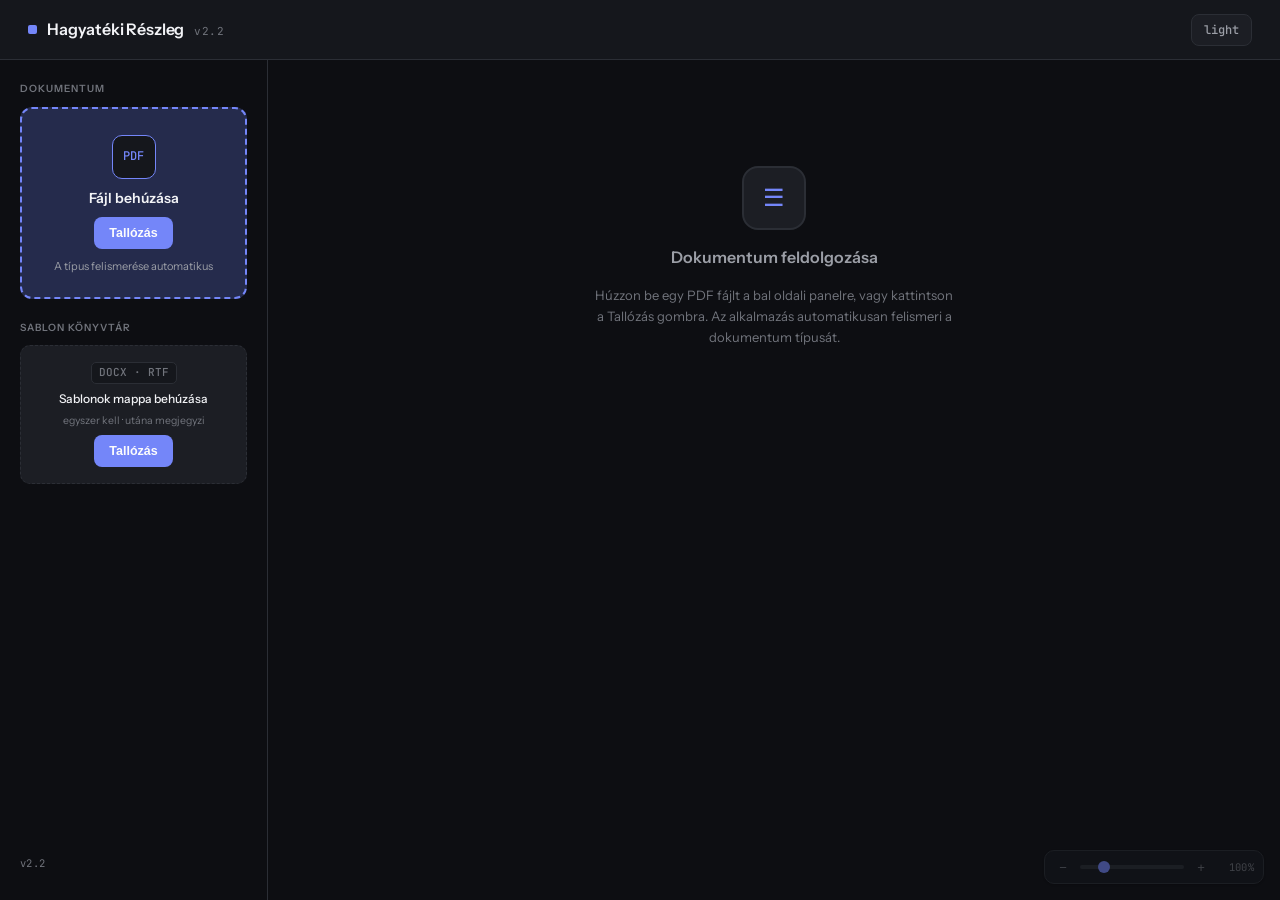
==== commit cfc32dfb: "More fixes" ====
--- a/Hagyatéki részleg/index.html
+++ b/Hagyatéki részleg/index.html
@@ -17,7 +17,7 @@
         <div class="header-title">
             <span class="header-dot"></span>
             <h1>Hagyatéki Részleg</h1>
-            <span class="header-version mono">v2.1</span>
+            <span class="header-version mono">v2.2</span>
         </div>
         <div style="flex:1"></div>
         <div id="header-file" class="header-file mono" style="display:none;">
@@ -95,7 +95,7 @@
             </div>
 
             <div class="sidebar-spacer"></div>
-            <div class="sidebar-footer mono">v2.1</div>
+            <div class="sidebar-footer mono">v2.2</div>
         </aside>
 
         <main class="main">
@@ -161,6 +161,7 @@
     <script src="Data/pdftext.js"></script>
     <script src="Data/rtf.js"></script>
     <script src="Data/docx.js"></script>
+    <script src="Data/escape.js"></script>
     <script>
     // --- App State ---
     const state = {
@@ -242,6 +243,25 @@
     });
     pdfInput.addEventListener('change', e => { if (e.target.files[0]) handlePDF(e.target.files[0]); });
 
+    // A PDF that cannot be read or recognised must not leave the previous one
+    // on screen looking current: fall back to the empty state. Clearing
+    // pdf-input also lets the same file be picked again right away.
+    function resetDocument() {
+        state.fileName = null;
+        state.docType = null;
+        state.parsedData = null;
+        state.manual = {};
+        state._groups = null;
+        document.getElementById('file-info').style.display = 'none';
+        document.getElementById('header-file').style.display = 'none';
+        document.getElementById('content').style.display = 'none';
+        document.getElementById('welcome').style.display = 'flex';
+        document.getElementById('filter-input').value = '';
+        document.getElementById('groups-container').innerHTML = '';
+        document.getElementById('pinned-container').innerHTML = '';
+        document.getElementById('pdf-input').value = '';
+    }
+
     async function handlePDF(file) {
         state.fileName = file.name;
         try {
@@ -250,6 +270,7 @@
             const docType = detectDocumentType(text);
 
             if (!docType) {
+                resetDocument();
                 showTemplateStatus('Nem felismerhető dokumentum típus.', 'error');
                 return;
             }
@@ -264,6 +285,7 @@
             updateFileInfo();
             renderContent();
         } catch (err) {
+            resetDocument();
             showTemplateStatus('Hiba a PDF feldolgozásakor: ' + err.message, 'error');
         }
     }
@@ -793,7 +815,7 @@
                     html += '<span class="row-unit mono">kézi</span>';
                 } else {
                     html += '<span class="row-value mono">' + esc(row.value) + '</span>';
-                    html += '<button id="' + cid + '" class="btn-copy mono" onclick="copyField(this, \'' + escAttr(row.value) + '\')">copy</button>';
+                    html += '<button id="' + cid + '" class="btn-copy mono" onclick="copyField(this, \'' + escJsAttr(row.value) + '\')">copy</button>';
                 }
                 html += '</div>';
             });
@@ -964,7 +986,10 @@
                'xmlns:w="urn:schemas-microsoft-com:office:word" ' +
                'xmlns="http://www.w3.org/TR/REC-html40">' +
                '<head><meta charset="utf-8"></head>' +
-               '<body>' + body + '</body></html>';
+               // Everything copied is Hungarian; without this Word proofs the
+               // pasted text in whatever the template's Word was set up for
+               // and underlines all of it in red.
+               '<body lang="hu-HU" style="mso-ansi-language:HU">' + body + '</body></html>';
     }
 
     function copyRichText(html, plain) {
@@ -1066,9 +1091,6 @@
         d.textContent = str || '';
         return d.innerHTML;
     }
-    function escAttr(str) {
-        return (str || '').replace(/\\/g, '\\\\').replace(/'/g, "\\'").replace(/\n/g, '\\n');
-    }
     </script>
 
 </body>
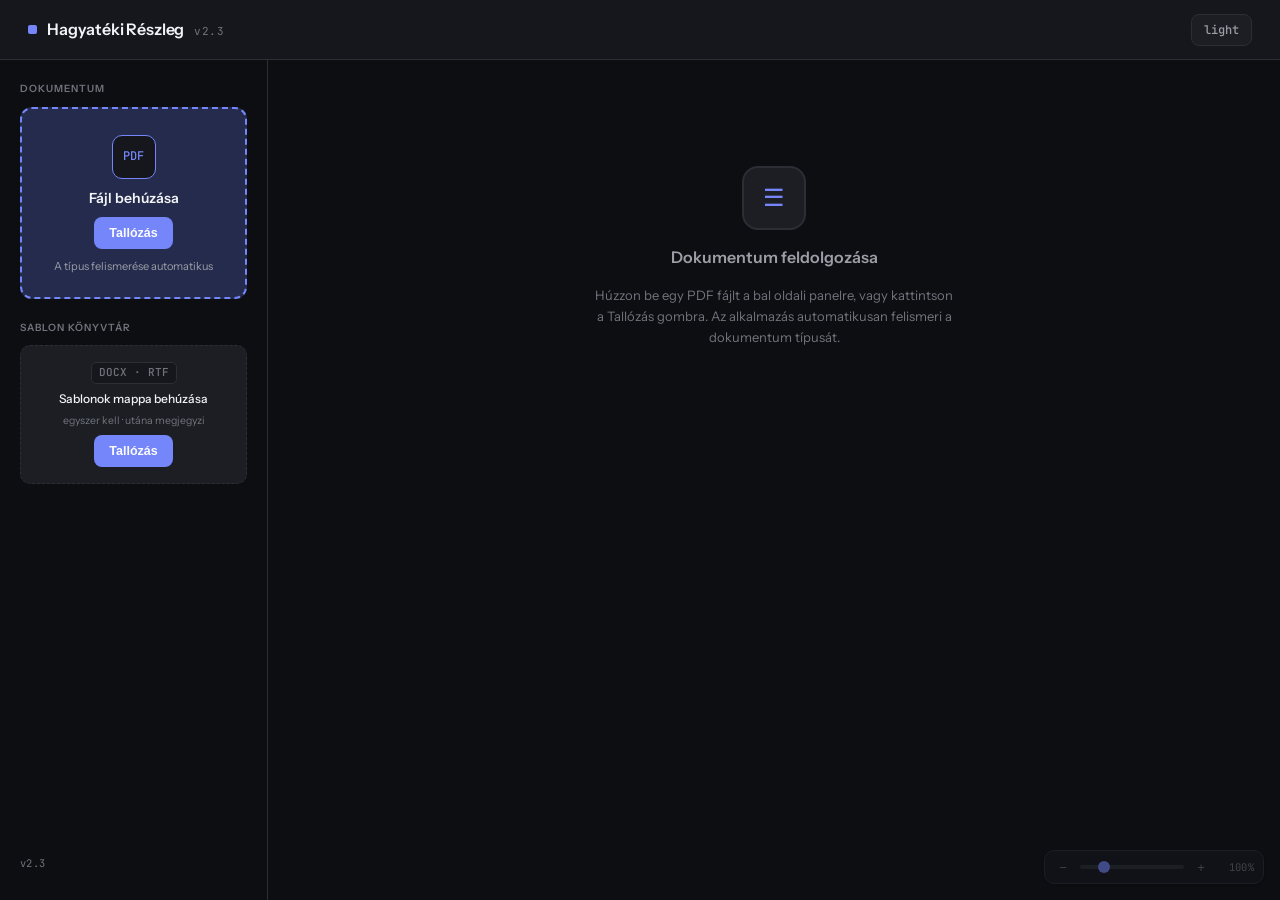
==== commit 1ed09d3a: "Preview and hover" ====
--- a/Hagyatéki részleg/index.html
+++ b/Hagyatéki részleg/index.html
@@ -17,7 +17,7 @@
         <div class="header-title">
             <span class="header-dot"></span>
             <h1>Hagyatéki Részleg</h1>
-            <span class="header-version mono">v2.2</span>
+            <span class="header-version mono">v2.3</span>
         </div>
         <div style="flex:1"></div>
         <div id="header-file" class="header-file mono" style="display:none;">
@@ -95,7 +95,7 @@
             </div>
 
             <div class="sidebar-spacer"></div>
-            <div class="sidebar-footer mono">v2.2</div>
+            <div class="sidebar-footer mono">v2.3</div>
         </aside>
 
         <main class="main">
@@ -115,10 +115,11 @@
                         <span class="main-subtitle" id="type-subtitle"></span>
                     </div>
                     <div class="main-header-actions">
-                        <span class="hint-wrap">
+                        <span class="hint-wrap" onmouseenter="hoverHint(this, true)" onmouseleave="hoverHint(this, false)">
                             <button class="btn-hint" onclick="toggleHint(this)" title="A dokumentum összes kulcsa">?</button>
                             <div class="hint-popup mono" id="hint-doc"></div>
                         </span>
+                        <button class="btn-template" onclick="previewAllFromTemplate()" onmouseenter="hoverPreviewAll(this)" onmouseleave="cancelHoverPreview(this)">Előnézet</button>
                         <button class="btn-primary" onclick="generateAllFromTemplate()">
                             <span id="fill-all-label">Sablon kitöltése</span>
                         </button>
@@ -149,6 +150,20 @@
         <button type="button" class="zoom-btn" onclick="stepZoom(10)" aria-label="Nagyítás">+</button>
         <button type="button" id="zoom-value" class="zoom-value mono" onclick="setZoom(100)"
                 title="Visszaállítás 100%-ra">100%</button>
+    </div>
+
+    <!-- Sablon előnézet: a kitöltött sablont ugyanezen az oldalon mutatja -->
+    <div id="preview-overlay" class="preview-overlay" style="display:none;" onclick="if (event.target === this) closePreview()">
+        <div class="preview-dialog" onmouseenter="hoverDialog(true)" onmouseleave="hoverDialog(false)">
+            <div class="preview-head">
+                <span class="preview-title">Előnézet</span>
+                <span style="flex:1"></span>
+                <button class="preview-close mono" onclick="closePreview()" title="Bezárás (Esc)">✕</button>
+            </div>
+            <div class="preview-sheet-wrap">
+                <div id="preview-sheet" class="preview-sheet" lang="hu-HU"></div>
+            </div>
+        </div>
     </div>
 
     <script src="Data/Dependencies/pdf.min.js"></script>
@@ -175,6 +190,9 @@
         templates: {},
         _groups: null,
         copiedTimer: null,
+        previewHover: false,
+        hoverOnBtn: false,
+        hoverOnDialog: false,
         zoom: 100
     };
 
@@ -792,12 +810,13 @@
             html += '<span class="group-badge mono">' + esc(group.badge) + '</span>';
             html += '<span class="group-title">' + esc(group.title) + '</span>';
             html += '<div class="group-spacer"></div>';
-            html += '<span class="hint-wrap">';
+            html += '<span class="hint-wrap" onmouseenter="hoverHint(this, true)" onmouseleave="hoverHint(this, false)">';
             html += '<button class="btn-hint" onclick="toggleHint(this)">?</button>';
             html += '<div class="hint-popup mono" id="hint-' + gi + '">' + buildHintText(group.type) + '</div>';
             html += '</span>';
             if (group.fillable !== false && group.templateBtn !== false) {
-                html += '<button class="btn-template" onclick="generateFromTemplate(' + gi + ')">Sablon kitöltése</button>';
+                html += '<button class="btn-template" onclick="previewFromTemplate(' + gi + ')" onmouseenter="hoverPreviewFromTemplate(this, ' + gi + ')" onmouseleave="cancelHoverPreview(this)">Előnézet</button>';
+                html += '<button class="btn-template btn-fill" onclick="generateFromTemplate(' + gi + ')">Sablon kitöltése</button>';
             }
             html += '</div>';
 
@@ -966,12 +985,100 @@
         showCopyFeedback(groupIndex);
     }
 
+    // --- Preview ---
+    // The same filled blocks the copy would produce, shown in a popup instead
+    // of on the clipboard: what will be pasted can be checked before pasting.
+    // A click pins it open; a steady hover opens it and letting the mouse
+    // leave the sheet closes it again. The delay keeps a passing cursor from
+    // flashing the popup.
+    function previewFromTemplate(groupIndex, hover) {
+        const group = state._groups && state._groups[groupIndex];
+        if (!group) return;
+        openPreview([buildFilledBlock(group)], hover);
+    }
+
+    function previewAllFromTemplate(hover) {
+        const groups = (state._groups || []).filter(g => g.fillable !== false);
+        if (!groups.length) return;
+        openPreview(groups.map(buildFilledBlock), hover);
+    }
+
+    // A hover-peek lives as long as the pointer is on the trigger or on the
+    // sheet. The backdrop is click-through in that mode, so the button under
+    // it keeps reporting enter/leave.
+    function hoverPreviewFromTemplate(btn, groupIndex) {
+        state.hoverOnBtn = true;
+        btn._previewTimer = setTimeout(() => previewFromTemplate(groupIndex, true), 350);
+    }
+
+    function hoverPreviewAll(btn) {
+        state.hoverOnBtn = true;
+        btn._previewTimer = setTimeout(() => previewAllFromTemplate(true), 350);
+    }
+
+    function cancelHoverPreview(btn) {
+        state.hoverOnBtn = false;
+        clearTimeout(btn._previewTimer);
+        maybeCloseHoverPreview();
+    }
+
+    function hoverDialog(inside) {
+        state.hoverOnDialog = inside;
+        if (!inside) maybeCloseHoverPreview();
+    }
+
+    // The delay bridges the gap while the pointer glides from button to sheet.
+    function maybeCloseHoverPreview() {
+        setTimeout(() => {
+            if (state.previewHover && !state.hoverOnBtn && !state.hoverOnDialog) closePreview();
+        }, 200);
+    }
+
+    // Joined exactly the way copyBlocks does, except a block without a loaded
+    // template shows its raw fields marked as such — on the clipboard that
+    // fallback is silent, here it should be noticed.
+    function previewBody(blocks) {
+        const last = blocks.length - 1;
+        return blocks.map((b, i) => {
+            const html = b.html
+                ? trimHtmlBlock(b.html)
+                : '<div><span style="color:#a33; font-size:12px;">Nincs betöltött sablon — nyers mezők:</span>' +
+                  '<pre style="white-space:pre-wrap; margin:4px 0 0;">' + esc(b.text) + '</pre></div>';
+            return i === last ? html : appendBlankPara(html);
+        }).join('');
+    }
+
+    // Same window: the sheet carries the template's inline styles, so the
+    // preview reads close to the paste. (mso-* CSS is dropped by the DOM —
+    // tab leaders and the like show only after pasting into Word.)
+    function openPreview(blocks, hover) {
+        state.previewHover = hover === true;
+        const overlay = document.getElementById('preview-overlay');
+        // click-through while hovering, so leaving the button can close it;
+        // click-opened (pinned), the backdrop closes on click as before
+        overlay.style.pointerEvents = state.previewHover ? 'none' : 'auto';
+        document.getElementById('preview-sheet').innerHTML = previewBody(blocks);
+        overlay.style.display = 'flex';
+    }
+
+    function closePreview() {
+        state.previewHover = false;
+        state.hoverOnDialog = false;
+        document.getElementById('preview-overlay').style.display = 'none';
+    }
+
+    document.addEventListener('keydown', e => {
+        if (e.key === 'Escape') closePreview();
+    });
+
     // One button for the whole document: every fillable entry, in order.
     function generateAllFromTemplate() {
         const groups = (state._groups || []).filter(g => g.fillable !== false);
         if (!groups.length) return;
         copyBlocks(groups.map(buildFilledBlock));
 
+        const btn = document.querySelector('.main-header-actions .btn-primary');
+        popFill(btn);
         const label = document.getElementById('fill-all-label');
         label.textContent = 'Vágólapra másolva';
         setTimeout(() => { label.textContent = 'Sablon kitöltése'; }, 1600);
@@ -1026,11 +1133,20 @@
         document.body.removeChild(ta);
     }
 
+    // The pop restarts on every press: remove, force a reflow, re-add.
+    function popFill(btn) {
+        if (!btn) return;
+        btn.classList.remove('btn-fill-pop');
+        void btn.offsetWidth;
+        btn.classList.add('btn-fill-pop');
+    }
+
     function showCopyFeedback(groupIndex) {
         const section = document.querySelector('[data-group="' + groupIndex + '"]');
         if (!section) return;
-        const btn = section.querySelector('.btn-template');
+        const btn = section.querySelector('.btn-fill');
         if (!btn) return;
+        popFill(btn);
         const orig = btn.textContent;
         btn.textContent = 'Másolva!';
         btn.style.borderColor = 'var(--ok)';
@@ -1071,17 +1187,35 @@
         el._restoreTimer = setTimeout(() => el.classList.remove('copied'), 1200);
     }
 
+    // Hover opens the hint, leaving closes it; a click pins it open, so a key
+    // can still be clicked and copied without holding the mouse in place.
+    function hoverHint(wrap, inside) {
+        const popup = wrap.querySelector('.hint-popup');
+        if (!popup) return;
+        if (inside) popup.classList.add('visible');
+        else if (!wrap._pinned) popup.classList.remove('visible');
+    }
+
     function toggleHint(btn) {
-        const popup = btn.parentElement.querySelector('.hint-popup');
+        const wrap = btn.parentElement;
+        const popup = wrap.querySelector('.hint-popup');
         if (!popup) return;
-        const wasVisible = popup.classList.contains('visible');
-        document.querySelectorAll('.hint-popup.visible').forEach(p => p.classList.remove('visible'));
-        if (!wasVisible) popup.classList.add('visible');
+        const wasPinnedOpen = wrap._pinned && popup.classList.contains('visible');
+        document.querySelectorAll('.hint-wrap').forEach(w => {
+            w._pinned = false;
+            const p = w.querySelector('.hint-popup');
+            if (p) p.classList.remove('visible');
+        });
+        if (!wasPinnedOpen) { wrap._pinned = true; popup.classList.add('visible'); }
     }
 
     document.addEventListener('click', e => {
         if (!e.target.closest('.hint-wrap')) {
-            document.querySelectorAll('.hint-popup.visible').forEach(p => p.classList.remove('visible'));
+            document.querySelectorAll('.hint-wrap').forEach(w => {
+                w._pinned = false;
+                const p = w.querySelector('.hint-popup');
+                if (p) p.classList.remove('visible');
+            });
         }
     });
 
--- a/Hagyatéki részleg/Data/styles.css
+++ b/Hagyatéki részleg/Data/styles.css
@@ -896,6 +896,91 @@
     to { opacity: 1; transform: none; }
 }
 
+@keyframes fillPop {
+    0% { transform: scale(1); box-shadow: none; }
+    35% { transform: scale(1.08); box-shadow: 0 0 0 4px color-mix(in oklab, var(--ok) 30%, transparent); }
+    100% { transform: scale(1); box-shadow: none; }
+}
+
+.btn-fill-pop {
+    animation: fillPop 0.5s ease-out;
+}
+
+/* Preview popup */
+.preview-overlay {
+    position: fixed;
+    inset: 0;
+    z-index: 50;
+    display: flex;
+    align-items: center;
+    justify-content: center;
+    background: color-mix(in oklab, var(--bg) 55%, transparent);
+    backdrop-filter: blur(3px);
+    animation: flashIn 0.15s ease-out;
+}
+
+.preview-dialog {
+    pointer-events: auto;
+    width: min(880px, 94vw);
+    height: min(88vh, 900px);
+    display: flex;
+    flex-direction: column;
+    background: var(--panel);
+    border: 1px solid var(--line);
+    border-radius: 10px;
+    box-shadow: var(--shadow);
+    overflow: hidden;
+}
+
+.preview-head {
+    display: flex;
+    align-items: center;
+    gap: 8px;
+    padding: 8px 12px;
+    border-bottom: 1px solid var(--line);
+}
+
+.preview-title {
+    font-size: 12px;
+    font-weight: 600;
+    color: var(--tx-dim);
+    letter-spacing: 0.04em;
+}
+
+.preview-close {
+    border: 1px solid var(--line);
+    border-radius: 6px;
+    background: none;
+    color: var(--tx-dim);
+    font-size: 12px;
+    width: 26px;
+    height: 26px;
+    cursor: pointer;
+}
+
+.preview-close:hover {
+    border-color: var(--err);
+    color: var(--err);
+}
+
+/* a grey desk around a white Word sheet */
+.preview-sheet-wrap {
+    flex: 1;
+    overflow: auto;
+    padding: 28px;
+    background: color-mix(in oklab, var(--bg) 88%, #000);
+}
+
+.preview-sheet {
+    max-width: 720px;
+    margin: 0 auto;
+    background: #fff;
+    color: #1a1a1a;
+    padding: 48px 56px;
+    box-shadow: 0 2px 12px rgba(0, 0, 0, 0.25);
+    min-height: 60%;
+}
+
 /* Scrollbar */
 ::-webkit-scrollbar { width: 6px; }
 ::-webkit-scrollbar-track { background: transparent; }
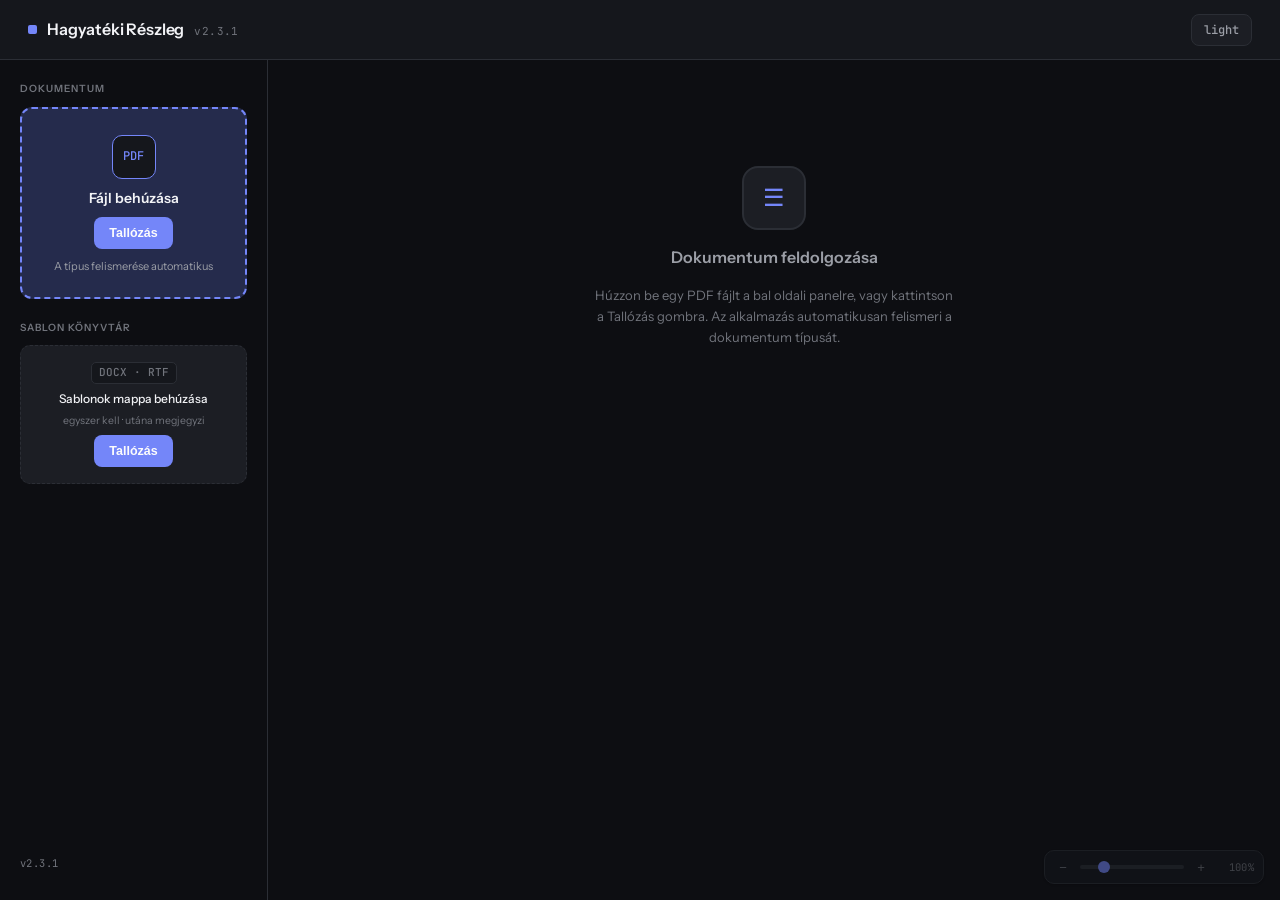
==== commit af3beb46: "Széljegyzék parse fix" ====
--- a/Hagyatéki részleg/index.html
+++ b/Hagyatéki részleg/index.html
@@ -17,7 +17,7 @@
         <div class="header-title">
             <span class="header-dot"></span>
             <h1>Hagyatéki Részleg</h1>
-            <span class="header-version mono">v2.3</span>
+            <span class="header-version mono">v2.3.1</span>
         </div>
         <div style="flex:1"></div>
         <div id="header-file" class="header-file mono" style="display:none;">
@@ -95,7 +95,7 @@
             </div>
 
             <div class="sidebar-spacer"></div>
-            <div class="sidebar-footer mono">v2.3</div>
+            <div class="sidebar-footer mono">v2.3.1</div>
         </aside>
 
         <main class="main">
